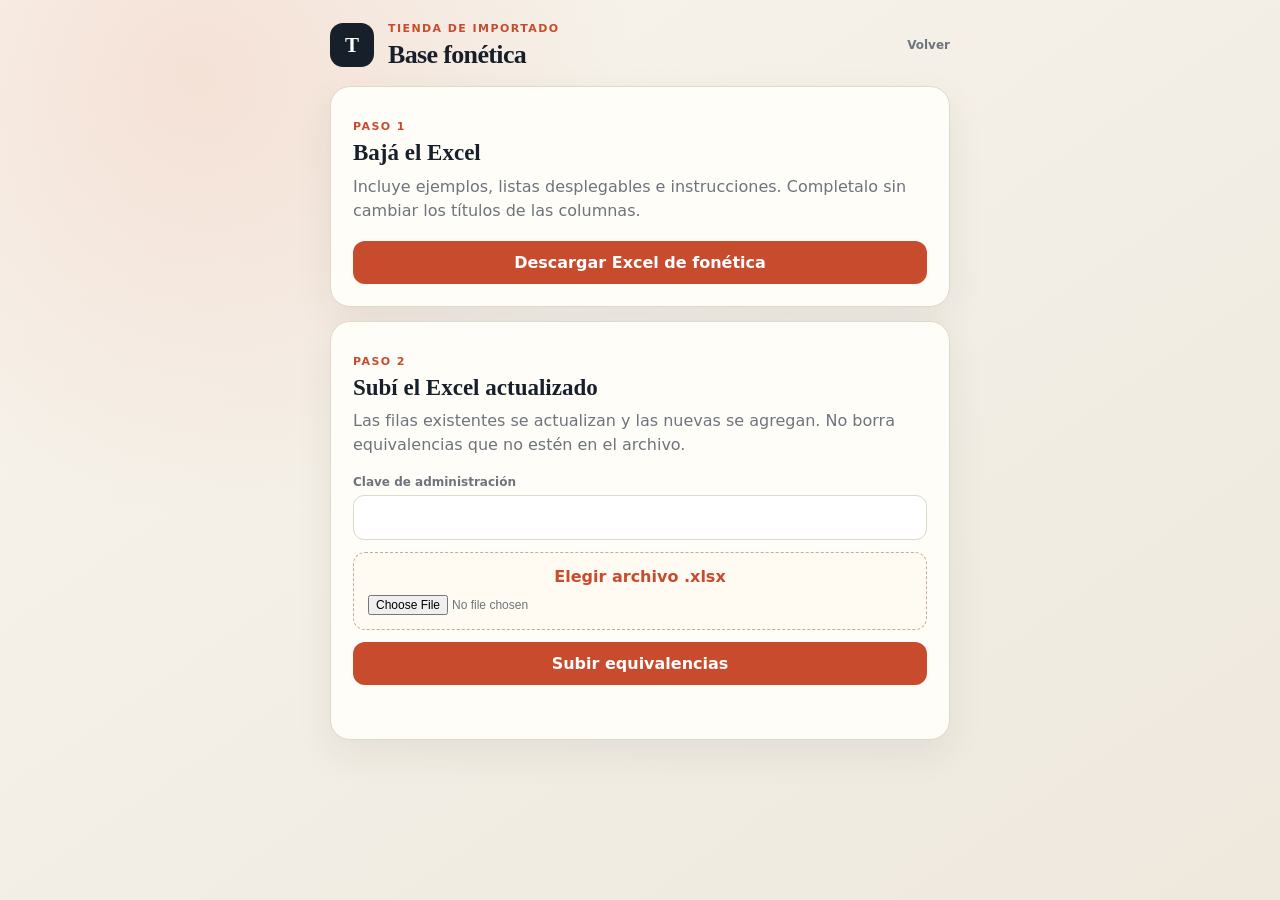
==== fonetica.html @ 43e0f4cf "Agregar administracion de fonetica por Excel" ====
<!doctype html>
<html lang="es-AR">
  <head>
    <meta charset="utf-8" />
    <meta name="viewport" content="width=device-width, initial-scale=1" />
    <meta name="theme-color" content="#17202a" />
    <meta name="api-base" content="https://tienda-importado-api.onrender.com" />
    <title>Base fonética · Tienda de Importado</title>
    <link rel="stylesheet" href="styles.css" />
  </head>
  <body>
    <main class="shell phonetic-shell">
      <header class="brand">
        <span class="brand-mark" aria-hidden="true">T</span>
        <div>
          <p class="eyebrow">TIENDA DE IMPORTADO</p>
          <h1>Base fonética</h1>
        </div>
        <a class="back-link" href="index.html">Volver</a>
      </header>

      <section class="phonetic-card">
        <p class="eyebrow">PASO 1</p>
        <h2>Bajá el Excel</h2>
        <p>Incluye ejemplos, listas desplegables e instrucciones. Completalo sin cambiar los títulos de las columnas.</p>
        <a id="downloadWorkbook" class="primary-action" href="#">Descargar Excel de fonética</a>
      </section>

      <section class="phonetic-card">
        <p class="eyebrow">PASO 2</p>
        <h2>Subí el Excel actualizado</h2>
        <p>Las filas existentes se actualizan y las nuevas se agregan. No borra equivalencias que no estén en el archivo.</p>
        <label class="field-label" for="adminToken">Clave de administración</label>
        <input id="adminToken" class="text-field" type="password" autocomplete="off" />
        <label class="file-field" for="workbookFile">
          <span>Elegir archivo .xlsx</span>
          <input id="workbookFile" type="file" accept=".xlsx,application/vnd.openxmlformats-officedocument.spreadsheetml.sheet" />
        </label>
        <button id="uploadWorkbook" class="primary-action" type="button">Subir equivalencias</button>
        <p id="uploadStatus" class="upload-status" aria-live="polite"></p>
      </section>
    </main>
    <script src="fonetica.js" defer></script>
  </body>
</html>
---- styles.css ----
:root {
  color-scheme: light;
  --ink: #17202a;
  --muted: #6e747c;
  --paper: #f5f1e9;
  --card: #fffdf8;
  --accent: #e86545;
  --accent-dark: #c94b2e;
  --green: #287864;
  --line: #ded8cd;
}

* { box-sizing: border-box; }
[hidden] { display: none !important; }

body {
  margin: 0;
  min-height: 100vh;
  color: var(--ink);
  background:
    radial-gradient(circle at 15% 8%, rgba(232, 101, 69, .13), transparent 28rem),
    linear-gradient(145deg, #f8f5ee 0%, #eee8dd 100%);
  font-family: Inter, ui-sans-serif, system-ui, -apple-system, BlinkMacSystemFont, "Segoe UI", sans-serif;
}

button { font: inherit; }
a { color: inherit; }

.shell {
  width: min(720px, calc(100% - 32px));
  margin: 0 auto;
  padding: 22px 0 38px;
}

.brand {
  display: flex;
  align-items: center;
  gap: 14px;
  margin-bottom: 18px;
}

.brand-mark {
  display: grid;
  place-items: center;
  width: 44px;
  height: 44px;
  border-radius: 13px;
  color: white;
  background: var(--ink);
  font: 700 21px/1 Georgia, serif;
}

.brand h1, .brand p, .result-card h2, .result-card p, .empty-card h2, .empty-card p { margin: 0; }
.brand h1 { font: 600 26px/1.05 Georgia, serif; letter-spacing: -.025em; }
.eyebrow { margin-bottom: 6px !important; color: var(--accent-dark); font-size: 11px; font-weight: 800; letter-spacing: .13em; }
.read-only { margin-left: auto; padding: 7px 11px; border: 1px solid var(--line); border-radius: 99px; color: var(--green); background: rgba(255,255,255,.46); font-size: 12px; font-weight: 750; }

.voice-panel {
  display: flex;
  flex-direction: column;
  align-items: center;
  padding: 28px 22px 24px;
  border: 1px solid rgba(222, 216, 205, .88);
  border-radius: 28px;
  background: rgba(255, 253, 248, .8);
  box-shadow: 0 24px 70px rgba(49, 40, 28, .08);
  backdrop-filter: blur(8px);
}

.halo {
  display: grid;
  place-items: center;
  width: 124px;
  height: 124px;
  margin-bottom: 16px;
  border-radius: 50%;
  background: rgba(232, 101, 69, .11);
  transition: .2s ease;
}

.mic-button {
  display: grid;
  place-items: center;
  width: 88px;
  height: 88px;
  border: 0;
  border-radius: 50%;
  color: white;
  background: linear-gradient(145deg, #ef7455, var(--accent-dark));
  box-shadow: 0 15px 32px rgba(201, 75, 46, .3), inset 0 1px rgba(255,255,255,.35);
  cursor: pointer;
  transition: transform .18s ease, box-shadow .18s ease;
}

.mic-button:hover { transform: translateY(-2px); box-shadow: 0 18px 37px rgba(201, 75, 46, .36); }
.mic-button:focus-visible { outline: 4px solid rgba(23, 32, 42, .25); outline-offset: 5px; }
.mic-button:disabled { cursor: wait; opacity: .72; }
.mic-button svg { width: 40px; fill: none; stroke: currentColor; stroke-linecap: round; stroke-linejoin: round; stroke-width: 1.8; }

.halo.listening { animation: pulse 1.25s infinite ease-out; background: rgba(232, 101, 69, .2); }
.halo.listening .mic-button { transform: scale(.94); }
.halo.processing .mic-button svg { animation: breathe 1s infinite alternate; }

@keyframes pulse {
  0% { box-shadow: 0 0 0 0 rgba(232, 101, 69, .32); }
  100% { box-shadow: 0 0 0 28px rgba(232, 101, 69, 0); }
}
@keyframes breathe { to { opacity: .35; transform: scale(.86); } }

.voice-panel h2 { margin: 0 0 6px; font: 600 24px/1.15 Georgia, serif; }
.status { margin: 0; color: var(--muted); text-align: center; line-height: 1.5; }

.result-card, .empty-card, .candidates-card {
  margin-top: 12px;
  padding: 20px;
  border: 1px solid var(--line);
  border-radius: 22px;
  background: var(--card);
  box-shadow: 0 14px 38px rgba(49, 40, 28, .07);
  animation: enter .3s ease-out both;
}

@keyframes enter { from { opacity: 0; transform: translateY(9px); } }
.result-heading { display: flex; justify-content: space-between; gap: 20px; align-items: flex-start; }
.result-heading h2 { font: 600 25px/1.2 Georgia, serif; }
.check { display: grid; flex: 0 0 auto; place-items: center; width: 34px; height: 34px; border-radius: 50%; color: white; background: var(--green); font-weight: 800; }
.product-grid { display: grid; grid-template-columns: 1fr 1fr; gap: 1px; margin: 24px 0 0; overflow: hidden; border: 1px solid var(--line); border-radius: 15px; background: var(--line); }
.product-grid div { min-width: 0; padding: 17px; background: #fbf8f1; }
.product-grid dt { color: var(--muted); font-size: 12px; }
.product-grid dd { margin: 5px 0 0; overflow-wrap: anywhere; font-weight: 760; }
.heard { margin-top: 18px !important; color: var(--muted); font-size: 13px; }
.safe-note { margin-top: 9px !important; color: var(--green); font-size: 12px; font-weight: 700; }
.empty-card { display: flex; gap: 15px; align-items: center; }
.empty-card > span { display: grid; flex: 0 0 auto; place-items: center; width: 40px; height: 40px; border-radius: 50%; color: #8a671d; background: #f3dfaa; font-weight: 800; }
.empty-card h2 { margin-bottom: 4px; font: 600 20px/1.2 Georgia, serif; }
.empty-card p { color: var(--muted); font-size: 14px; }

.candidates-heading { display: flex; align-items: flex-start; justify-content: space-between; gap: 18px; }
.candidates-heading h2 { margin: 0; font: 600 24px/1.2 Georgia, serif; }
.candidate-count { display: grid; flex: 0 0 auto; place-items: center; min-width: 36px; height: 36px; padding: 0 10px; border-radius: 99px; color: white; background: var(--accent); font-weight: 800; }
.candidates-hint { margin: 10px 0 18px; color: var(--muted); line-height: 1.45; }
.candidate-list { display: grid; gap: 9px; }
.candidate-option { display: grid; grid-template-columns: minmax(0, 1fr) auto; gap: 8px 16px; width: 100%; padding: 15px 16px; border: 1px solid var(--line); border-radius: 14px; color: var(--ink); background: #fbf8f1; text-align: left; cursor: pointer; transition: border-color .15s ease, transform .15s ease, background .15s ease; }
.candidate-option:hover { transform: translateY(-1px); border-color: #c8a99e; background: #fffaf2; }
.candidate-option:focus-visible { outline: 3px solid rgba(232, 101, 69, .25); outline-offset: 2px; }
.candidate-name { overflow-wrap: anywhere; font-weight: 760; }
.candidate-meta { grid-column: 1; color: var(--muted); font-size: 12px; }
.candidate-price { grid-column: 2; grid-row: 1 / span 2; align-self: center; white-space: nowrap; color: var(--green); font-weight: 780; }
.new-search { margin-top: 16px; padding: 9px 0; border: 0; color: var(--accent-dark); background: transparent; cursor: pointer; font-weight: 750; }
.recognized-quantity { margin: -8px 0 14px; color: var(--green); font-size: 13px; font-weight: 800; }
.app-footer { padding: 18px 0 0; text-align: center; }
.app-footer a, .back-link { color: var(--muted); font-size: 12px; font-weight: 700; text-decoration: none; }
.app-footer a:hover, .back-link:hover { color: var(--accent-dark); }
.back-link { margin-left: auto; }
.phonetic-shell { max-width: 620px; }
.phonetic-card { margin-top: 14px; padding: 22px; border: 1px solid var(--line); border-radius: 20px; background: var(--card); box-shadow: 0 14px 38px rgba(49, 40, 28, .07); }
.phonetic-card h2 { margin: 0 0 8px; font: 600 23px/1.2 Georgia, serif; }
.phonetic-card > p:not(.eyebrow):not(.upload-status) { margin: 0 0 18px; color: var(--muted); line-height: 1.5; }
.primary-action { display: inline-flex; justify-content: center; width: 100%; padding: 12px 16px; border: 0; border-radius: 12px; color: white; background: var(--accent-dark); cursor: pointer; font-weight: 800; text-decoration: none; }
.primary-action:disabled { opacity: .6; cursor: wait; }
.field-label { display: block; margin: 14px 0 6px; color: var(--muted); font-size: 12px; font-weight: 750; }
.text-field { width: 100%; padding: 12px; border: 1px solid var(--line); border-radius: 11px; color: var(--ink); background: white; font: inherit; }
.file-field { display: block; margin: 12px 0; padding: 14px; border: 1px dashed #c8a99e; border-radius: 12px; color: var(--accent-dark); background: #fffaf2; cursor: pointer; font-weight: 750; text-align: center; }
.file-field input { display: block; width: 100%; margin-top: 9px; color: var(--muted); font-size: 12px; }
.upload-status { min-height: 20px; margin: 12px 0 0; color: var(--muted); font-size: 13px; }
.upload-status[data-state="ok"] { color: var(--green); font-weight: 750; }
.upload-status[data-state="error"] { color: var(--accent-dark); font-weight: 750; }

@media (max-width: 520px) {
  .shell { width: min(100% - 18px, 720px); padding: 10px 0 20px; }
  .brand { margin-bottom: 10px; }
  .brand h1 { font-size: 22px; }
  .brand .eyebrow { display: none; }
  .read-only { padding: 6px 8px; font-size: 11px; }
  .voice-panel { padding: 18px 14px 16px; border-radius: 20px; }
  .halo { width: 104px; height: 104px; margin-bottom: 10px; }
  .mic-button { width: 74px; height: 74px; }
  .mic-button svg { width: 32px; }
  .voice-panel h2 { font-size: 21px; }
  .status { font-size: 13px; }
  .result-card, .empty-card, .candidates-card { padding: 16px; }
  .product-grid { margin-top: 14px; }
  .product-grid div { padding: 12px; }
  .product-grid { grid-template-columns: 1fr; }
  .candidate-option { grid-template-columns: 1fr; }
  .candidate-price { grid-column: 1; grid-row: auto; }
}

@media (prefers-reduced-motion: reduce) {
  *, *::before, *::after { animation-duration: .01ms !important; animation-iteration-count: 1 !important; transition-duration: .01ms !important; }
}
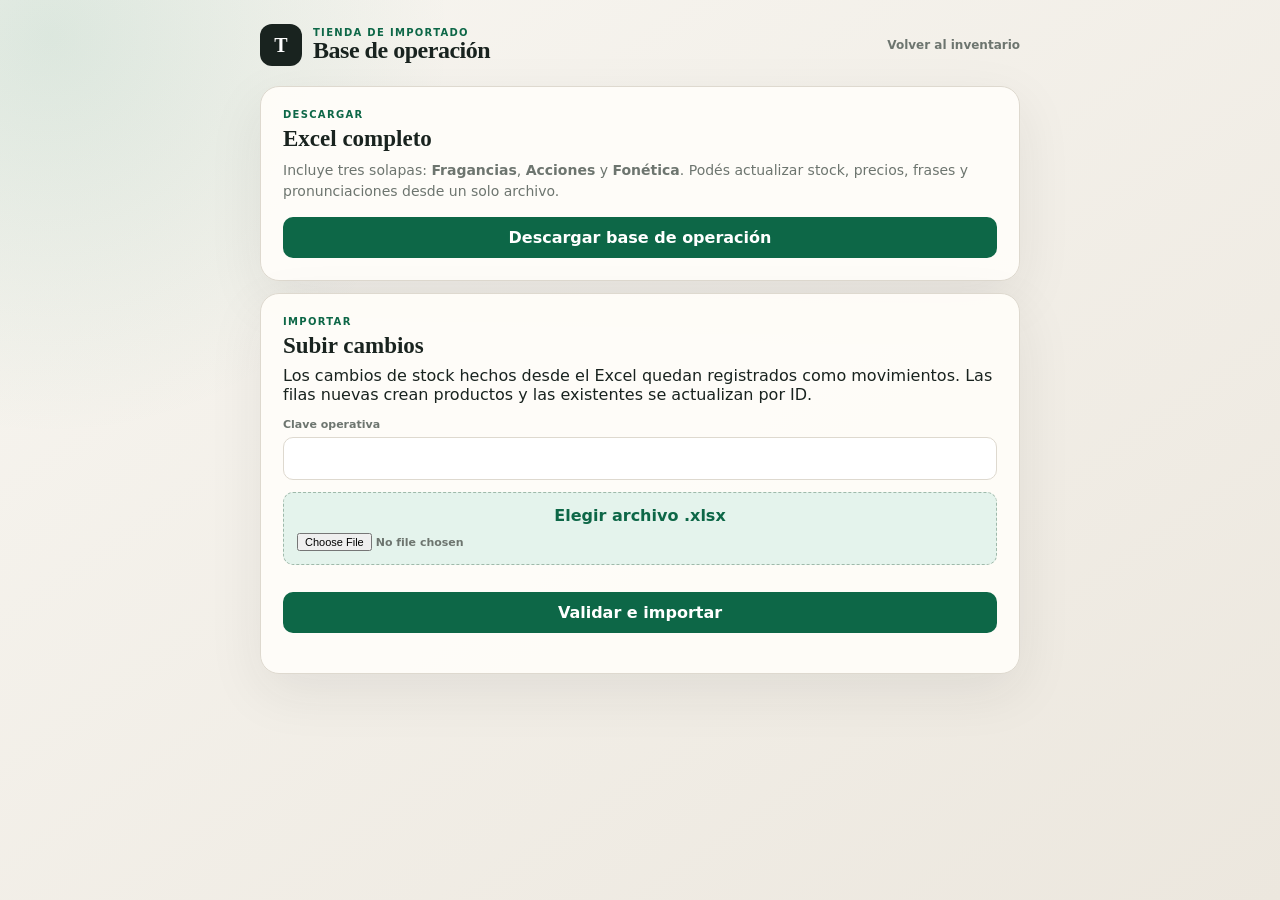
==== commit 38a24d94: "Agregar escritorio y flujo productivo de stock" ====
--- a/fonetica.html
+++ b/fonetica.html
@@ -3,44 +3,42 @@
   <head>
     <meta charset="utf-8" />
     <meta name="viewport" content="width=device-width, initial-scale=1" />
-    <meta name="theme-color" content="#17202a" />
+    <meta name="theme-color" content="#19231f" />
     <meta name="api-base" content="https://tienda-importado-api.onrender.com" />
-    <title>Base fonética · Tienda de Importado</title>
+    <title>Base de operación · Tienda de Importado</title>
     <link rel="stylesheet" href="styles.css" />
   </head>
   <body>
-    <main class="shell phonetic-shell">
-      <header class="brand">
-        <span class="brand-mark" aria-hidden="true">T</span>
-        <div>
-          <p class="eyebrow">TIENDA DE IMPORTADO</p>
-          <h1>Base fonética</h1>
-        </div>
-        <a class="back-link" href="index.html">Volver</a>
+    <main class="phonetic-shell">
+      <header class="topbar">
+        <a class="brand" href="index.html">
+          <span class="brand-mark" aria-hidden="true">T</span>
+          <span><small>TIENDA DE IMPORTADO</small><strong>Base de operación</strong></span>
+        </a>
+        <a class="plain-link" href="index.html">Volver al inventario</a>
       </header>
 
-      <section class="phonetic-card">
-        <p class="eyebrow">PASO 1</p>
-        <h2>Bajá el Excel</h2>
-        <p>Incluye ejemplos, listas desplegables e instrucciones. Completalo sin cambiar los títulos de las columnas.</p>
-        <a id="downloadWorkbook" class="primary-action" href="#">Descargar Excel de fonética</a>
+      <section class="card phonetic-card">
+        <p class="eyebrow">DESCARGAR</p>
+        <h2>Excel completo</h2>
+        <p>Incluye tres solapas: <strong>Fragancias</strong>, <strong>Acciones</strong> y <strong>Fonética</strong>. Podés actualizar stock, precios, frases y pronunciaciones desde un solo archivo.</p>
+        <a id="downloadWorkbook" class="primary-action" href="#">Descargar base de operación</a>
       </section>
 
-      <section class="phonetic-card">
-        <p class="eyebrow">PASO 2</p>
-        <h2>Subí el Excel actualizado</h2>
-        <p>Las filas existentes se actualizan y las nuevas se agregan. No borra equivalencias que no estén en el archivo.</p>
-        <label class="field-label" for="adminToken">Clave de administración</label>
-        <input id="adminToken" class="text-field" type="password" autocomplete="off" />
+      <section class="card phonetic-card">
+        <p class="eyebrow">IMPORTAR</p>
+        <h2>Subir cambios</h2>
+        <p>Los cambios de stock hechos desde el Excel quedan registrados como movimientos. Las filas nuevas crean productos y las existentes se actualizan por ID.</p>
+        <label class="field-label" for="adminToken">Clave operativa</label>
+        <input id="adminToken" class="text-field" type="password" autocomplete="current-password" />
         <label class="file-field" for="workbookFile">
           <span>Elegir archivo .xlsx</span>
           <input id="workbookFile" type="file" accept=".xlsx,application/vnd.openxmlformats-officedocument.spreadsheetml.sheet" />
         </label>
-        <button id="uploadWorkbook" class="primary-action" type="button">Subir equivalencias</button>
+        <button id="uploadWorkbook" class="primary-action" type="button">Validar e importar</button>
         <p id="uploadStatus" class="upload-status" aria-live="polite"></p>
       </section>
     </main>
     <script src="fonetica.js" defer></script>
   </body>
 </html>
-
--- a/styles.css
+++ b/styles.css
@@ -1,189 +1,209 @@
 :root {
   color-scheme: light;
-  --ink: #17202a;
-  --muted: #6e747c;
-  --paper: #f5f1e9;
-  --card: #fffdf8;
-  --accent: #e86545;
-  --accent-dark: #c94b2e;
-  --green: #287864;
-  --line: #ded8cd;
+  --ink: #19231f;
+  --muted: #6d756f;
+  --paper: #f2efe8;
+  --card: #fffdf9;
+  --cream: #f8f5ee;
+  --green: #16805b;
+  --green-dark: #0d6747;
+  --green-soft: #e4f3ec;
+  --red: #c62f2f;
+  --red-soft: #fdeaea;
+  --amber: #a96d13;
+  --amber-soft: #fff3d8;
+  --line: #ded9cf;
+  --shadow: 0 18px 55px rgba(39, 42, 36, .08);
 }
 
 * { box-sizing: border-box; }
 [hidden] { display: none !important; }
-
+html, body { min-height: 100%; }
 body {
   margin: 0;
-  min-height: 100vh;
   color: var(--ink);
   background:
-    radial-gradient(circle at 15% 8%, rgba(232, 101, 69, .13), transparent 28rem),
-    linear-gradient(145deg, #f8f5ee 0%, #eee8dd 100%);
+    radial-gradient(circle at 4% 4%, rgba(22, 128, 91, .12), transparent 25rem),
+    linear-gradient(145deg, #f8f6f1, #ece7de);
   font-family: Inter, ui-sans-serif, system-ui, -apple-system, BlinkMacSystemFont, "Segoe UI", sans-serif;
 }
-
-button { font: inherit; }
+button, input { font: inherit; }
+button, a { -webkit-tap-highlight-color: transparent; }
 a { color: inherit; }
-
-.shell {
-  width: min(720px, calc(100% - 32px));
+.sr-only { position: absolute; width: 1px; height: 1px; padding: 0; margin: -1px; overflow: hidden; clip: rect(0, 0, 0, 0); white-space: nowrap; border: 0; }
+
+.app-shell {
+  width: min(1480px, calc(100% - 30px));
+  min-height: 100vh;
   margin: 0 auto;
-  padding: 22px 0 38px;
-}
-
-.brand {
-  display: flex;
-  align-items: center;
-  gap: 14px;
-  margin-bottom: 18px;
-}
-
-.brand-mark {
+  padding: 14px 0 18px;
+}
+.topbar { display: flex; align-items: center; justify-content: space-between; gap: 18px; min-height: 54px; margin-bottom: 12px; }
+.brand { display: flex; align-items: center; gap: 11px; text-decoration: none; }
+.brand-mark { display: grid; place-items: center; width: 42px; height: 42px; border-radius: 12px; color: white; background: var(--ink); font: 700 20px/1 Georgia, serif; }
+.brand span:last-child { display: grid; }
+.brand small { color: var(--green-dark); font-size: 10px; font-weight: 850; letter-spacing: .13em; }
+.brand strong { font: 600 24px/1.08 Georgia, serif; letter-spacing: -.02em; }
+.top-actions { display: flex; align-items: center; gap: 12px; }
+.plain-link { color: var(--muted); font-size: 12px; font-weight: 800; text-decoration: none; }
+.plain-link:hover { color: var(--green-dark); }
+.access-badge { padding: 6px 10px; border-radius: 99px; font-size: 11px; font-weight: 850; }
+.access-badge[data-state="locked"] { color: var(--red); background: var(--red-soft); }
+.access-badge[data-state="ready"] { color: var(--green-dark); background: var(--green-soft); }
+
+.access-panel {
   display: grid;
-  place-items: center;
-  width: 44px;
-  height: 44px;
-  border-radius: 13px;
-  color: white;
-  background: var(--ink);
-  font: 700 21px/1 Georgia, serif;
-}
-
-.brand h1, .brand p, .result-card h2, .result-card p, .empty-card h2, .empty-card p { margin: 0; }
-.brand h1 { font: 600 26px/1.05 Georgia, serif; letter-spacing: -.025em; }
-.eyebrow { margin-bottom: 6px !important; color: var(--accent-dark); font-size: 11px; font-weight: 800; letter-spacing: .13em; }
-.read-only { margin-left: auto; padding: 7px 11px; border: 1px solid var(--line); border-radius: 99px; color: var(--green); background: rgba(255,255,255,.46); font-size: 12px; font-weight: 750; }
-
-.voice-panel {
-  display: flex;
-  flex-direction: column;
-  align-items: center;
-  padding: 28px 22px 24px;
-  border: 1px solid rgba(222, 216, 205, .88);
-  border-radius: 28px;
-  background: rgba(255, 253, 248, .8);
-  box-shadow: 0 24px 70px rgba(49, 40, 28, .08);
-  backdrop-filter: blur(8px);
-}
-
-.halo {
+  grid-template-columns: minmax(240px, 1fr) minmax(280px, 520px);
+  align-items: end;
+  gap: 22px;
+  width: min(860px, 100%);
+  margin: 11vh auto 0;
+  padding: 30px;
+  border: 1px solid var(--line);
+  border-radius: 24px;
+  background: rgba(255, 253, 249, .94);
+  box-shadow: var(--shadow);
+}
+.access-panel h1, .access-panel p { margin: 0; }
+.access-panel h1 { margin-bottom: 7px; font: 600 29px/1.15 Georgia, serif; }
+.access-panel > div > p:last-child { color: var(--muted); font-size: 14px; }
+.access-controls { display: grid; grid-template-columns: 1fr auto; gap: 8px; }
+.access-controls input, .text-field {
+  width: 100%;
+  min-width: 0;
+  padding: 11px 12px;
+  border: 1px solid var(--line);
+  border-radius: 10px;
+  color: var(--ink);
+  background: white;
+}
+.inline-status { grid-column: 1 / -1; min-height: 18px; color: var(--red); font-size: 12px; font-weight: 750; }
+
+.workspace {
   display: grid;
-  place-items: center;
-  width: 124px;
-  height: 124px;
-  margin-bottom: 16px;
-  border-radius: 50%;
-  background: rgba(232, 101, 69, .11);
-  transition: .2s ease;
-}
-
-.mic-button {
-  display: grid;
-  place-items: center;
-  width: 88px;
-  height: 88px;
-  border: 0;
-  border-radius: 50%;
-  color: white;
-  background: linear-gradient(145deg, #ef7455, var(--accent-dark));
-  box-shadow: 0 15px 32px rgba(201, 75, 46, .3), inset 0 1px rgba(255,255,255,.35);
-  cursor: pointer;
-  transition: transform .18s ease, box-shadow .18s ease;
-}
-
-.mic-button:hover { transform: translateY(-2px); box-shadow: 0 18px 37px rgba(201, 75, 46, .36); }
-.mic-button:focus-visible { outline: 4px solid rgba(23, 32, 42, .25); outline-offset: 5px; }
-.mic-button:disabled { cursor: wait; opacity: .72; }
-.mic-button svg { width: 40px; fill: none; stroke: currentColor; stroke-linecap: round; stroke-linejoin: round; stroke-width: 1.8; }
-
-.halo.listening { animation: pulse 1.25s infinite ease-out; background: rgba(232, 101, 69, .2); }
+  grid-template-columns: minmax(260px, .82fr) minmax(410px, 1.34fr) minmax(330px, 1fr);
+  gap: 12px;
+  height: calc(100vh - 98px);
+  min-height: 640px;
+}
+.card {
+  min-width: 0;
+  border: 1px solid var(--line);
+  border-radius: 19px;
+  background: rgba(255, 253, 249, .94);
+  box-shadow: var(--shadow);
+}
+.card-heading { display: flex; align-items: flex-start; justify-content: space-between; gap: 15px; }
+.card-heading h2, .card-heading p { margin: 0; }
+.card-heading h2 { font: 600 21px/1.2 Georgia, serif; }
+.eyebrow { margin: 0 0 5px !important; color: var(--green-dark); font-size: 10px; font-weight: 900; letter-spacing: .13em; }
+
+.voice-card { display: flex; flex-direction: column; align-items: center; padding: 20px; text-align: center; }
+.voice-card .card-heading { align-self: stretch; text-align: left; }
+.state-dot { padding: 5px 9px; border-radius: 99px; color: var(--green-dark); background: var(--green-soft); font-size: 10px; font-weight: 900; }
+.halo { display: grid; place-items: center; width: clamp(128px, 12vw, 174px); aspect-ratio: 1; margin: auto 0 18px; border-radius: 50%; background: rgba(22, 128, 91, .11); transition: .2s ease; }
+.mic-button { display: grid; place-items: center; width: 70%; aspect-ratio: 1; border: 0; border-radius: 50%; color: white; background: linear-gradient(145deg, #27a878, var(--green-dark)); box-shadow: 0 16px 34px rgba(13, 103, 71, .3), inset 0 1px rgba(255,255,255,.35); cursor: pointer; transition: .18s ease; }
+.mic-button:hover { transform: translateY(-2px); }
+.mic-button:disabled { opacity: .55; cursor: not-allowed; }
+.mic-button:focus-visible { outline: 4px solid rgba(22, 128, 91, .25); outline-offset: 5px; }
+.mic-button svg { width: 43%; fill: none; stroke: currentColor; stroke-linecap: round; stroke-linejoin: round; stroke-width: 1.8; }
+.halo.listening { animation: pulse 1.25s infinite ease-out; background: rgba(22, 128, 91, .2); }
 .halo.listening .mic-button { transform: scale(.94); }
 .halo.processing .mic-button svg { animation: breathe 1s infinite alternate; }
-
-@keyframes pulse {
-  0% { box-shadow: 0 0 0 0 rgba(232, 101, 69, .32); }
-  100% { box-shadow: 0 0 0 28px rgba(232, 101, 69, 0); }
-}
+@keyframes pulse { 0% { box-shadow: 0 0 0 0 rgba(22, 128, 91, .32); } 100% { box-shadow: 0 0 0 30px rgba(22, 128, 91, 0); } }
 @keyframes breathe { to { opacity: .35; transform: scale(.86); } }
-
-.voice-panel h2 { margin: 0 0 6px; font: 600 24px/1.15 Georgia, serif; }
-.status { margin: 0; color: var(--muted); text-align: center; line-height: 1.5; }
-
-.result-card, .empty-card, .candidates-card {
-  margin-top: 12px;
-  padding: 20px;
-  border: 1px solid var(--line);
-  border-radius: 22px;
-  background: var(--card);
-  box-shadow: 0 14px 38px rgba(49, 40, 28, .07);
-  animation: enter .3s ease-out both;
-}
-
-@keyframes enter { from { opacity: 0; transform: translateY(9px); } }
-.result-heading { display: flex; justify-content: space-between; gap: 20px; align-items: flex-start; }
-.result-heading h2 { font: 600 25px/1.2 Georgia, serif; }
-.check { display: grid; flex: 0 0 auto; place-items: center; width: 34px; height: 34px; border-radius: 50%; color: white; background: var(--green); font-weight: 800; }
-.product-grid { display: grid; grid-template-columns: 1fr 1fr; gap: 1px; margin: 24px 0 0; overflow: hidden; border: 1px solid var(--line); border-radius: 15px; background: var(--line); }
-.product-grid div { min-width: 0; padding: 17px; background: #fbf8f1; }
-.product-grid dt { color: var(--muted); font-size: 12px; }
-.product-grid dd { margin: 5px 0 0; overflow-wrap: anywhere; font-weight: 760; }
-.heard { margin-top: 18px !important; color: var(--muted); font-size: 13px; }
-.safe-note { margin-top: 9px !important; color: var(--green); font-size: 12px; font-weight: 700; }
-.empty-card { display: flex; gap: 15px; align-items: center; }
-.empty-card > span { display: grid; flex: 0 0 auto; place-items: center; width: 40px; height: 40px; border-radius: 50%; color: #8a671d; background: #f3dfaa; font-weight: 800; }
-.empty-card h2 { margin-bottom: 4px; font: 600 20px/1.2 Georgia, serif; }
-.empty-card p { color: var(--muted); font-size: 14px; }
-
-.candidates-heading { display: flex; align-items: flex-start; justify-content: space-between; gap: 18px; }
-.candidates-heading h2 { margin: 0; font: 600 24px/1.2 Georgia, serif; }
-.candidate-count { display: grid; flex: 0 0 auto; place-items: center; min-width: 36px; height: 36px; padding: 0 10px; border-radius: 99px; color: white; background: var(--accent); font-weight: 800; }
-.candidates-hint { margin: 10px 0 18px; color: var(--muted); line-height: 1.45; }
-.candidate-list { display: grid; gap: 9px; }
-.candidate-option { display: grid; grid-template-columns: minmax(0, 1fr) auto; gap: 8px 16px; width: 100%; padding: 15px 16px; border: 1px solid var(--line); border-radius: 14px; color: var(--ink); background: #fbf8f1; text-align: left; cursor: pointer; transition: border-color .15s ease, transform .15s ease, background .15s ease; }
-.candidate-option:hover { transform: translateY(-1px); border-color: #c8a99e; background: #fffaf2; }
-.candidate-option:focus-visible { outline: 3px solid rgba(232, 101, 69, .25); outline-offset: 2px; }
-.candidate-name { overflow-wrap: anywhere; font-weight: 760; }
-.candidate-meta { grid-column: 1; color: var(--muted); font-size: 12px; }
-.candidate-price { grid-column: 2; grid-row: 1 / span 2; align-self: center; white-space: nowrap; color: var(--green); font-weight: 780; }
-.new-search { margin-top: 16px; padding: 9px 0; border: 0; color: var(--accent-dark); background: transparent; cursor: pointer; font-weight: 750; }
-.recognized-quantity { margin: -8px 0 14px; color: var(--green); font-size: 13px; font-weight: 800; }
-.app-footer { padding: 18px 0 0; text-align: center; }
-.app-footer a, .back-link { color: var(--muted); font-size: 12px; font-weight: 700; text-decoration: none; }
-.app-footer a:hover, .back-link:hover { color: var(--accent-dark); }
-.back-link { margin-left: auto; }
-.phonetic-shell { max-width: 620px; }
-.phonetic-card { margin-top: 14px; padding: 22px; border: 1px solid var(--line); border-radius: 20px; background: var(--card); box-shadow: 0 14px 38px rgba(49, 40, 28, .07); }
-.phonetic-card h2 { margin: 0 0 8px; font: 600 23px/1.2 Georgia, serif; }
-.phonetic-card > p:not(.eyebrow):not(.upload-status) { margin: 0 0 18px; color: var(--muted); line-height: 1.5; }
-.primary-action { display: inline-flex; justify-content: center; width: 100%; padding: 12px 16px; border: 0; border-radius: 12px; color: white; background: var(--accent-dark); cursor: pointer; font-weight: 800; text-decoration: none; }
-.primary-action:disabled { opacity: .6; cursor: wait; }
-.field-label { display: block; margin: 14px 0 6px; color: var(--muted); font-size: 12px; font-weight: 750; }
-.text-field { width: 100%; padding: 12px; border: 1px solid var(--line); border-radius: 11px; color: var(--ink); background: white; font: inherit; }
-.file-field { display: block; margin: 12px 0; padding: 14px; border: 1px dashed #c8a99e; border-radius: 12px; color: var(--accent-dark); background: #fffaf2; cursor: pointer; font-weight: 750; text-align: center; }
-.file-field input { display: block; width: 100%; margin-top: 9px; color: var(--muted); font-size: 12px; }
-.upload-status { min-height: 20px; margin: 12px 0 0; color: var(--muted); font-size: 13px; }
-.upload-status[data-state="ok"] { color: var(--green); font-weight: 750; }
-.upload-status[data-state="error"] { color: var(--accent-dark); font-weight: 750; }
-
-@media (max-width: 520px) {
-  .shell { width: min(100% - 18px, 720px); padding: 10px 0 20px; }
-  .brand { margin-bottom: 10px; }
-  .brand h1 { font-size: 22px; }
-  .brand .eyebrow { display: none; }
-  .read-only { padding: 6px 8px; font-size: 11px; }
-  .voice-panel { padding: 18px 14px 16px; border-radius: 20px; }
-  .halo { width: 104px; height: 104px; margin-bottom: 10px; }
-  .mic-button { width: 74px; height: 74px; }
-  .mic-button svg { width: 32px; }
-  .voice-panel h2 { font-size: 21px; }
-  .status { font-size: 13px; }
-  .result-card, .empty-card, .candidates-card { padding: 16px; }
-  .product-grid { margin-top: 14px; }
-  .product-grid div { padding: 12px; }
-  .product-grid { grid-template-columns: 1fr; }
-  .candidate-option { grid-template-columns: 1fr; }
-  .candidate-price { grid-column: 1; grid-row: auto; }
+.status { min-height: 48px; margin: 0 0 12px; color: var(--muted); font-size: 14px; line-height: 1.45; }
+.button { padding: 10px 14px; border: 0; border-radius: 10px; cursor: pointer; font-weight: 850; }
+.button-dark { color: white; background: var(--ink); }
+.button-quiet { color: var(--green-dark); background: transparent; }
+.button:disabled { opacity: .55; cursor: wait; }
+
+.center-stack { display: grid; min-height: 0; gap: 12px; overflow: auto; align-content: start; }
+.operation-card { min-height: 310px; padding: 21px; }
+.empty-state { display: flex; align-items: center; gap: 17px; min-height: 265px; }
+.empty-state > span { display: grid; flex: 0 0 auto; place-items: center; width: 48px; height: 48px; border-radius: 50%; color: var(--green-dark); background: var(--green-soft); font-size: 23px; font-weight: 900; }
+.empty-state h2, .empty-state p { margin: 0; }
+.empty-state h2 { margin-bottom: 7px; font: 600 24px/1.2 Georgia, serif; }
+.empty-state p:last-child { max-width: 420px; color: var(--muted); font-size: 14px; line-height: 1.45; }
+.operation-heading h2 { font-size: 24px; overflow-wrap: anywhere; }
+.operation-sign { display: grid; flex: 0 0 auto; place-items: center; min-width: 42px; height: 42px; padding: 0 10px; border-radius: 99px; color: var(--amber); background: var(--amber-soft); font-weight: 950; }
+.operation-sign.add { color: var(--green-dark); background: var(--green-soft); }
+.operation-sign.remove { color: var(--red); background: var(--red-soft); }
+.operation-sign.done { color: white; background: var(--green); }
+.operation-grid { display: grid; grid-template-columns: repeat(2, minmax(0, 1fr)); gap: 1px; margin-top: 18px; overflow: hidden; border: 1px solid var(--line); border-radius: 13px; background: var(--line); }
+.operation-grid > div { min-width: 0; padding: 12px 13px; background: var(--cream); }
+.operation-grid .wide { grid-column: 1 / -1; }
+.operation-grid span { display: block; color: var(--muted); font-size: 10px; }
+.operation-grid strong { display: block; margin-top: 4px; overflow-wrap: anywhere; font-size: 14px; }
+.value-add { color: var(--green-dark); }
+.value-remove { color: var(--red); }
+.confirmation-cue { margin: 14px 0 0; padding: 10px 12px; border-radius: 10px; color: #805211; background: var(--amber-soft); font-size: 13px; }
+.heard { margin: 10px 0 0; color: var(--muted); font-size: 11px; }
+
+.candidates-card, .stock-card { padding: 18px; }
+.section-hint { margin: 8px 0 13px; color: var(--muted); font-size: 13px; }
+.count-badge { display: grid; place-items: center; min-width: 34px; height: 34px; padding: 0 9px; border-radius: 99px; color: white; background: var(--green); font-size: 12px; font-weight: 900; }
+.line-list { display: grid; gap: 0; max-height: 370px; overflow: auto; border-top: 1px solid var(--line); }
+.candidate-line, .stock-line { display: grid; grid-template-columns: minmax(0, 1fr) auto auto; gap: 12px; align-items: center; width: 100%; padding: 10px 3px; border: 0; border-bottom: 1px solid var(--line); color: var(--ink); background: transparent; text-align: left; }
+.candidate-line { cursor: pointer; }
+.candidate-line:hover { background: var(--green-soft); }
+.line-product { min-width: 0; overflow: hidden; text-overflow: ellipsis; white-space: nowrap; font-size: 13px; font-weight: 780; }
+.line-meta { color: var(--muted); font-size: 11px; white-space: nowrap; }
+.line-stock { min-width: 52px; color: var(--green-dark); font-size: 13px; font-weight: 900; text-align: right; }
+.stock-list { max-height: 430px; }
+
+.error-card { display: flex; align-items: center; gap: 13px; padding: 16px 18px; }
+.error-card > span { display: grid; flex: 0 0 auto; place-items: center; width: 38px; height: 38px; border-radius: 50%; color: var(--red); background: var(--red-soft); font-weight: 900; }
+.error-card h2, .error-card p { margin: 0; }
+.error-card h2 { margin-bottom: 3px; font: 600 18px/1.2 Georgia, serif; }
+.error-card p { color: var(--muted); font-size: 12px; }
+
+.movements-card { min-height: 0; padding: 20px; overflow: hidden; }
+.movement-list { margin-top: 13px; border-top: 1px solid var(--line); overflow: auto; }
+.movement-row { display: grid; grid-template-columns: minmax(0, 1fr) auto; gap: 4px 12px; align-items: center; min-height: 54px; padding: 8px 2px; border-bottom: 1px solid var(--line); }
+.movement-product { min-width: 0; overflow: hidden; text-overflow: ellipsis; white-space: nowrap; font-size: 12px; font-weight: 780; }
+.movement-reason { color: var(--muted); font-size: 10px; }
+.movement-delta { grid-column: 2; grid-row: 1 / span 2; font-size: 18px; font-weight: 950; text-align: right; }
+.movement-delta.add { color: var(--green); }
+.movement-delta.remove { color: var(--red); }
+.muted-line { margin: 16px 0; color: var(--muted); font-size: 12px; }
+
+.phonetic-shell { width: min(760px, calc(100% - 28px)); margin: 0 auto; padding: 18px 0 30px; }
+.phonetic-shell .topbar { margin-bottom: 14px; }
+.phonetic-card { margin-top: 12px; padding: 22px; }
+.phonetic-card h2, .phonetic-card p { margin: 0; }
+.phonetic-card h2 { margin-bottom: 7px; font: 600 23px/1.2 Georgia, serif; }
+.phonetic-card > p:last-of-type { color: var(--muted); font-size: 14px; line-height: 1.5; }
+.primary-action { display: inline-flex; justify-content: center; width: 100%; margin-top: 15px; padding: 11px 14px; border: 0; border-radius: 10px; color: white; background: var(--green-dark); cursor: pointer; font-weight: 850; text-decoration: none; }
+.field-label { display: block; margin: 14px 0 6px; color: var(--muted); font-size: 11px; font-weight: 800; }
+.file-field { display: block; margin: 12px 0; padding: 13px; border: 1px dashed #9fb9aa; border-radius: 10px; color: var(--green-dark); background: var(--green-soft); cursor: pointer; font-weight: 800; text-align: center; }
+.file-field input { display: block; width: 100%; margin-top: 8px; color: var(--muted); font-size: 11px; }
+.upload-status { min-height: 18px; margin: 10px 0 0; color: var(--muted); font-size: 12px; }
+.upload-status[data-state="ok"] { color: var(--green-dark); font-weight: 800; }
+.upload-status[data-state="error"] { color: var(--red); font-weight: 800; }
+
+@media (max-width: 1040px) {
+  .workspace { grid-template-columns: minmax(250px, .8fr) minmax(430px, 1.4fr); height: auto; }
+  .movements-card { grid-column: 1 / -1; }
+  .movement-list { display: grid; grid-template-columns: repeat(2, minmax(0, 1fr)); column-gap: 18px; }
+}
+
+@media (max-width: 720px) {
+  .app-shell { width: min(100% - 16px, 1480px); padding-top: 8px; }
+  .brand strong { font-size: 20px; }
+  .brand small { display: none; }
+  .plain-link { display: none; }
+  .access-panel { grid-template-columns: 1fr; gap: 16px; margin-top: 7vh; padding: 21px; }
+  .access-controls { grid-template-columns: 1fr; }
+  .workspace { display: flex; flex-direction: column; min-height: 0; }
+  .voice-card { min-height: 330px; }
+  .halo { width: 126px; margin: 30px 0 18px; }
+  .center-stack { overflow: visible; }
+  .operation-card { min-height: 0; }
+  .empty-state { min-height: 210px; }
+  .movement-list { display: block; }
+  .candidate-line, .stock-line { grid-template-columns: minmax(0, 1fr) auto; }
+  .line-meta { display: none; }
 }
 
 @media (prefers-reduced-motion: reduce) {
